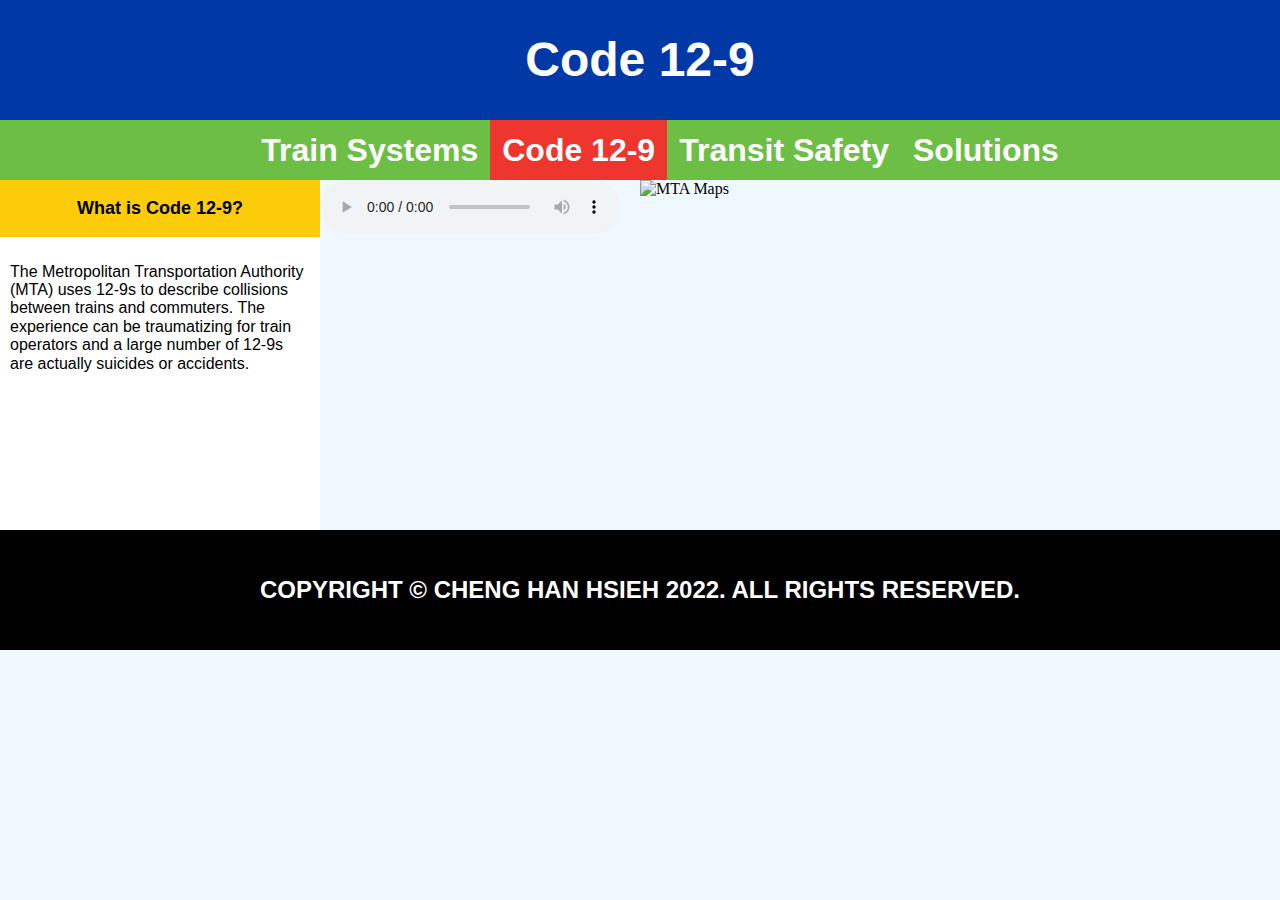
==== code.html @ 99077690 "Add files via upload" ====
<!DOCTYPE html>
<html lang="en">
<head>
    <meta charset="UTF-8">
    <meta http-equiv="X-UA-Compatible" content="IE=edge">
    <meta name="viewport" content="width=device-width, initial-scale=1.0">
    <title>Code 12-9</title>
    <link rel="stylesheet" href="normalize.css" type="text/css">
    <link rel="stylesheet" href="style.css" type="text/css">
</head>
<body>
    <div class="title">
        <h1>Code 12-9</h1>
    </div>
    <nav>
        <ul>
            <li><a href="index.html">Train Systems</a></li>
            <li><a href="code.html" id="active">Code 12-9</a></li>
            <li><a href="safe.html">Transit Safety</a></li>
            <li><a href="solve.html">Solutions</a></li>
        </ul>
    </nav>
    <div>
        <img src="/Users/PigeonGrass841/OneDrive/Desktop/Train_Systems/images/Large_Type_Subway_Map.png" alt="MTA Maps">
    </div>
    <div class="info">
        <div class="heading">
            <p>What is Code 12-9?</p>
        </div>
        <div class="item">
            <p>The Metropolitan Transportation Authority (MTA) uses 12-9s to describe collisions between trains and commuters. 
            The experience can be traumatizing for train operators and a large number of 12-9s are actually suicides or accidents.</p>
        </div>
    </div>
    <div>
        <audio controls autoplay loop>
            <source src="/Users/PigeonGrass841/OneDrive/Desktop/Train_Systems/audio/4-07 Frosty Fruits [In a Snow-Bound Land Returns].mp3" type="audio/mpeg">
        </audio>
    </div>
    <footer>
        <p>COPYRIGHT © CHENG HAN HSIEH 2022. ALL RIGHTS RESERVED.</p>
    </footer>
</body>
</html>
<!--Sources-->
<!--MTA Guides Riding The Subway: https://new.mta.info/guides/riding-the-subway-->
<!--12-9: https://www.newyorker.com/culture/the-new-yorker-documentary/new-yorks-train-operators-face-life-after-a-collision-in-after-the-12-9-->
<!--Subway Safety: https://www.nytimes.com/2022/11/04/nyregion/new-york-subway-safety.html-->
<!--Police Combat Crime: https://www.nytimes.com/2022/10/22/nyregion/nyc-subway-police-combat-crime.html-->
<!--Protective Platform Doors: https://gothamist.com/news/mta-will-pilot-protective-platform-doors-3-subway-stations-->
---- style.css ----
body {
    margin: 0px;
    background-color: aliceblue;
}

nav {
    height: 60px;
    width: 100%;
    background-color: #6cbe45;
    display: flex;
    justify-content: space-evenly;
    color: white;
}

img {
    height: auto;
    width: 50%;
    display: flex;
    align-items: center;
    justify-content: center;
    float: right;
}

.item {
    margin: 10px;
}

ul {
    margin: auto;
    display: flex;
    flex-direction: row;
    list-style-type: none;
}

a {
    padding: 12px;
    text-decoration: none;
    color: white;
    font-size: xx-large;
    font-weight: bold;
    font-family: Arial, Helvetica, sans-serif;
    line-height: 60px;
}

a:hover {
    background-color: #b933ad;
}

#active {
    background-color: #ee352e;
}

.title {
    height: 120px;
    width: auto;
    background-color: #0039A6;
    display: flex;
    align-items: center;
    justify-content: center;
    color: white;
    font-size: x-large;
    font-weight: bold;
    font-family: Arial, Helvetica, sans-serif;
}

.heading {
    height: auto;
    width: 100%;
    background-color: #fccc0a;
    display: flex;
    justify-content: center;
    text-align: center;
    color: black;
    font-size: large;
    font-weight: bold;
    font-family: Arial, Helvetica, sans-serif;
    float: left;
}

footer {
    height: 120px;
    width: 100%;
    background-color: black;
    display: flex;
    align-items: center;
    justify-content: center;
    color: white;
    font-size: x-large;
    font-weight: bold;
    font-family: Arial, Helvetica, sans-serif;
}

.info {
    min-height: 350px;
    width: 25%;
    background-color: white;
    display: flex;
    flex-direction: column;
    align-items: center;
    justify-content: left;
    font-family: Arial, Helvetica, sans-serif;
    float: left;
}

@media screen and (max-width: 480px) {
    nav {
        height: 35px;
    }
    a {
        padding: 12px;
        font-size: xx-small;
        line-height: 25px;
    }
    .title {
        height: 60px;
        font-size: medium;
    }
    .heading {
        height: 30px;
        font-size: x-small;
    }
    footer {
        height: 60px;
        font-size: x-small;
    }
    .info {
        font-size: xx-small;
    }
}

@media screen and (min-width: 481px) and (max-width: 768px) {
    nav {
        height: 50px;
    }
    a {
        padding: 19px;
        font-size: x-small;
        line-height: 30px;
    }
    .heading {
        font-size: small;
    }
    footer {
        font-size: small;
    }
    .info {
        font-size: x-small;
    }
}

@media screen and (min-width: 769px) and (max-width: 992px) {
    a {
        padding: 16px;
        font-size: x-large;
        line-height: 36px;
    }
    .info {
        font-size: small;
    }
    footer {
        font-size: medium;
    }
}

@media screen and (min-width: 992px) and (max-width: 1280px) {
    a {
        padding: 12px;
        font-size: xx-large;
    }
}
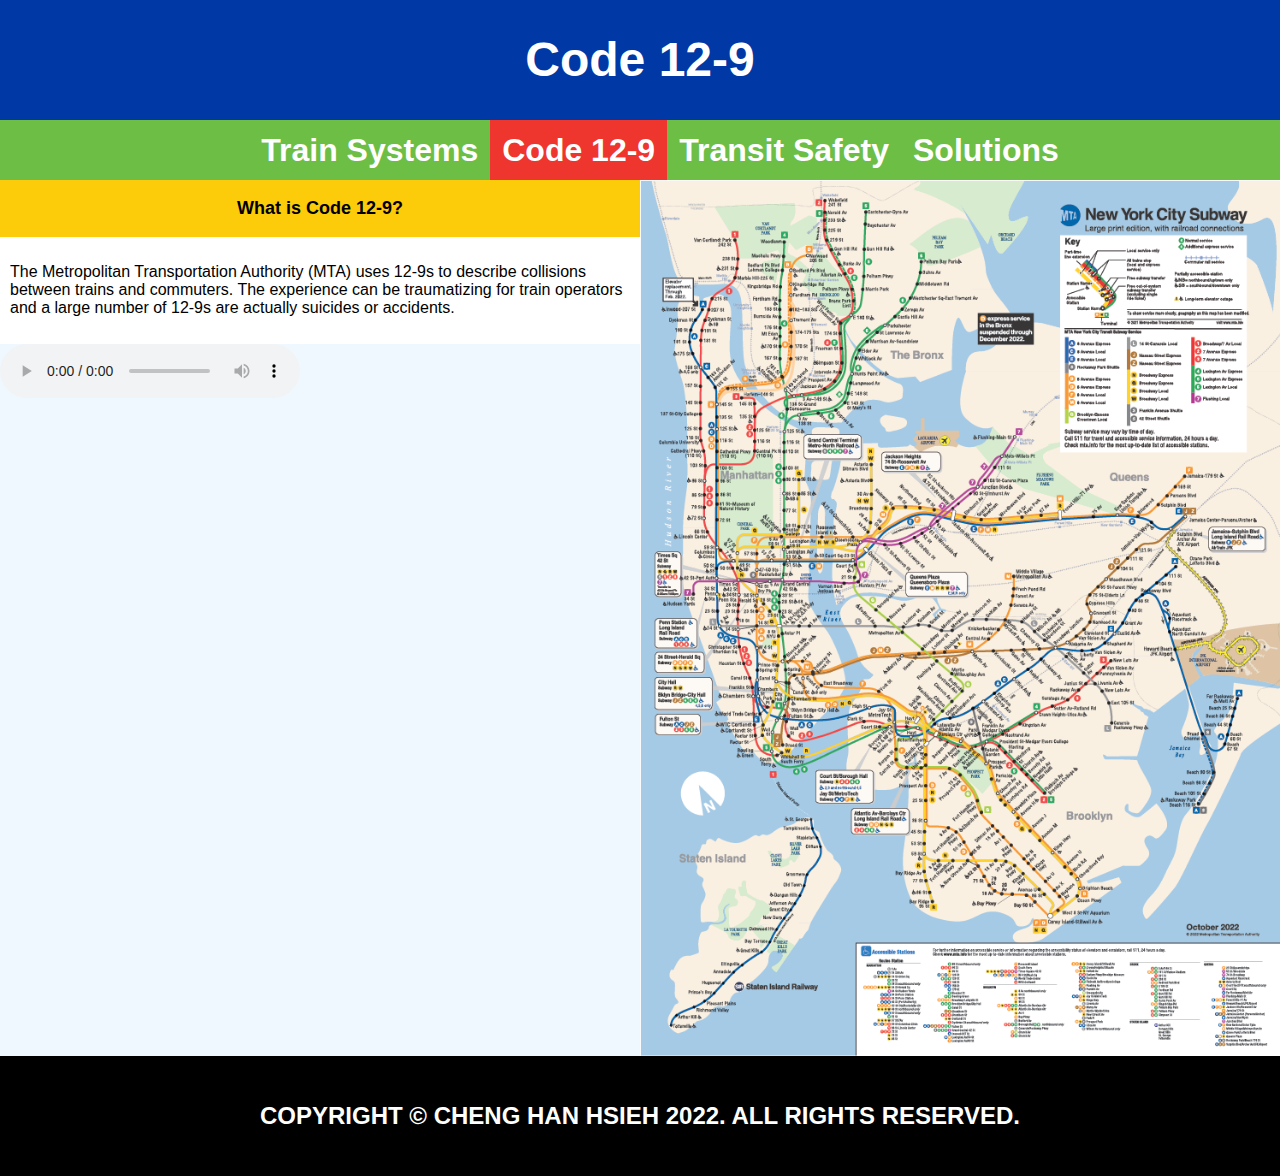
==== commit 2a7cca92: "Add files via upload" ====
--- a/code.html
+++ b/code.html
@@ -9,9 +9,11 @@
     <link rel="stylesheet" href="style.css" type="text/css">
 </head>
 <body>
+    <!--Title-->
     <div class="title">
         <h1>Code 12-9</h1>
     </div>
+    <!--Navigation Bar: Code 12-9-->
     <nav>
         <ul>
             <li><a href="index.html">Train Systems</a></li>
@@ -20,23 +22,29 @@
             <li><a href="solve.html">Solutions</a></li>
         </ul>
     </nav>
+    <!--Image of large type subway map-->
     <div>
-        <img src="/Users/PigeonGrass841/OneDrive/Desktop/Train_Systems/images/Large_Type_Subway_Map.png" alt="MTA Maps">
+        <img src="/images/Large_Type_Subway_Map.png" alt="MTA Maps">
     </div>
+    <!--Information section one-->
     <div class="info">
+        <!--Information section one heading: What is Code 12-9?-->
         <div class="heading">
             <p>What is Code 12-9?</p>
         </div>
+        <!--Information section one content-->
         <div class="item">
             <p>The Metropolitan Transportation Authority (MTA) uses 12-9s to describe collisions between trains and commuters. 
             The experience can be traumatizing for train operators and a large number of 12-9s are actually suicides or accidents.</p>
         </div>
     </div>
+    <!--Music-->
     <div>
         <audio controls autoplay loop>
-            <source src="/Users/PigeonGrass841/OneDrive/Desktop/Train_Systems/audio/4-07 Frosty Fruits [In a Snow-Bound Land Returns].mp3" type="audio/mpeg">
+            <source src="/audio/4-07 Frosty Fruits [In a Snow-Bound Land Returns].mp3" type="audio/mpeg">
         </audio>
     </div>
+    <!--Footer: Copyright-->
     <footer>
         <p>COPYRIGHT © CHENG HAN HSIEH 2022. ALL RIGHTS RESERVED.</p>
     </footer>
--- a/style.css
+++ b/style.css
@@ -13,16 +13,19 @@
 }
 
 img {
-    height: auto;
     width: 50%;
     display: flex;
-    align-items: center;
-    justify-content: center;
     float: right;
+}
+
+#gallery {
+    aspect-ratio: 1;
+    float: top;
 }
 
 .item {
     margin: 10px;
+    object-fit: fill;
 }
 
 ul {
@@ -90,16 +93,25 @@
     font-family: Arial, Helvetica, sans-serif;
 }
 
+.section {
+    width: 50%;
+    display: flex;
+    flex-direction: row;
+    object-fit: fill;
+    float: left;
+}
+
 .info {
-    min-height: 350px;
-    width: 25%;
+    width: 50%;
     background-color: white;
     display: flex;
     flex-direction: column;
-    align-items: center;
-    justify-content: left;
     font-family: Arial, Helvetica, sans-serif;
     float: left;
+}
+
+input {
+    width: 90%;
 }
 
 @media screen and (max-width: 480px) {
@@ -167,4 +179,4 @@
         padding: 12px;
         font-size: xx-large;
     }
-}+}
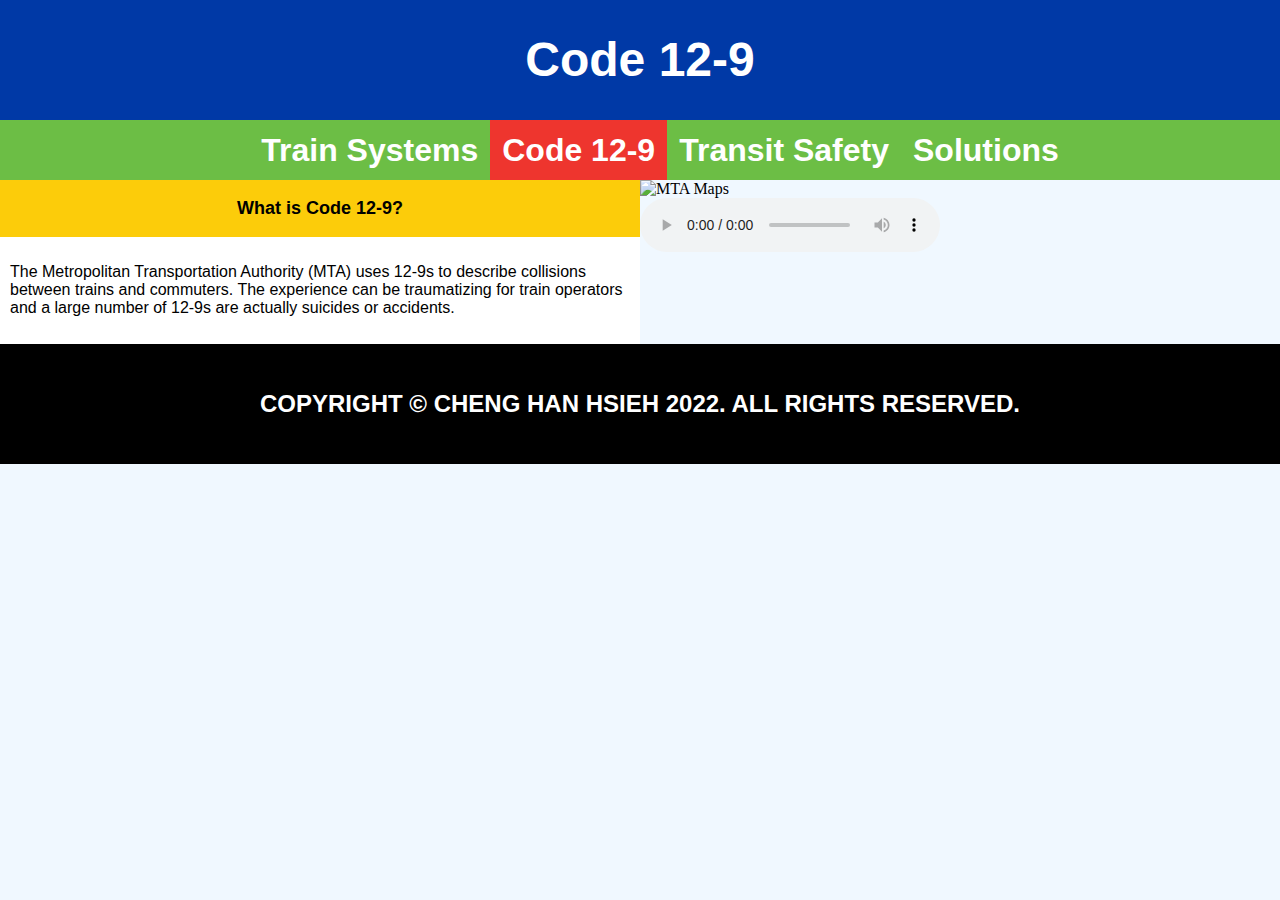
==== commit 440aae69: "Update code.html" ====
--- a/code.html
+++ b/code.html
@@ -24,7 +24,7 @@
     </nav>
     <!--Image of large type subway map-->
     <div>
-        <img src="/images/Large_Type_Subway_Map.png" alt="MTA Maps">
+        <img src="/Train_Systems/images/Large_Type_Subway_Map.png" alt="MTA Maps">
     </div>
     <!--Information section one-->
     <div class="info">
@@ -41,7 +41,7 @@
     <!--Music-->
     <div>
         <audio controls autoplay loop>
-            <source src="/audio/4-07 Frosty Fruits [In a Snow-Bound Land Returns].mp3" type="audio/mpeg">
+            <source src="/Train_Systems/audio/4-07 Frosty Fruits [In a Snow-Bound Land Returns].mp3" type="audio/mpeg">
         </audio>
     </div>
     <!--Footer: Copyright-->
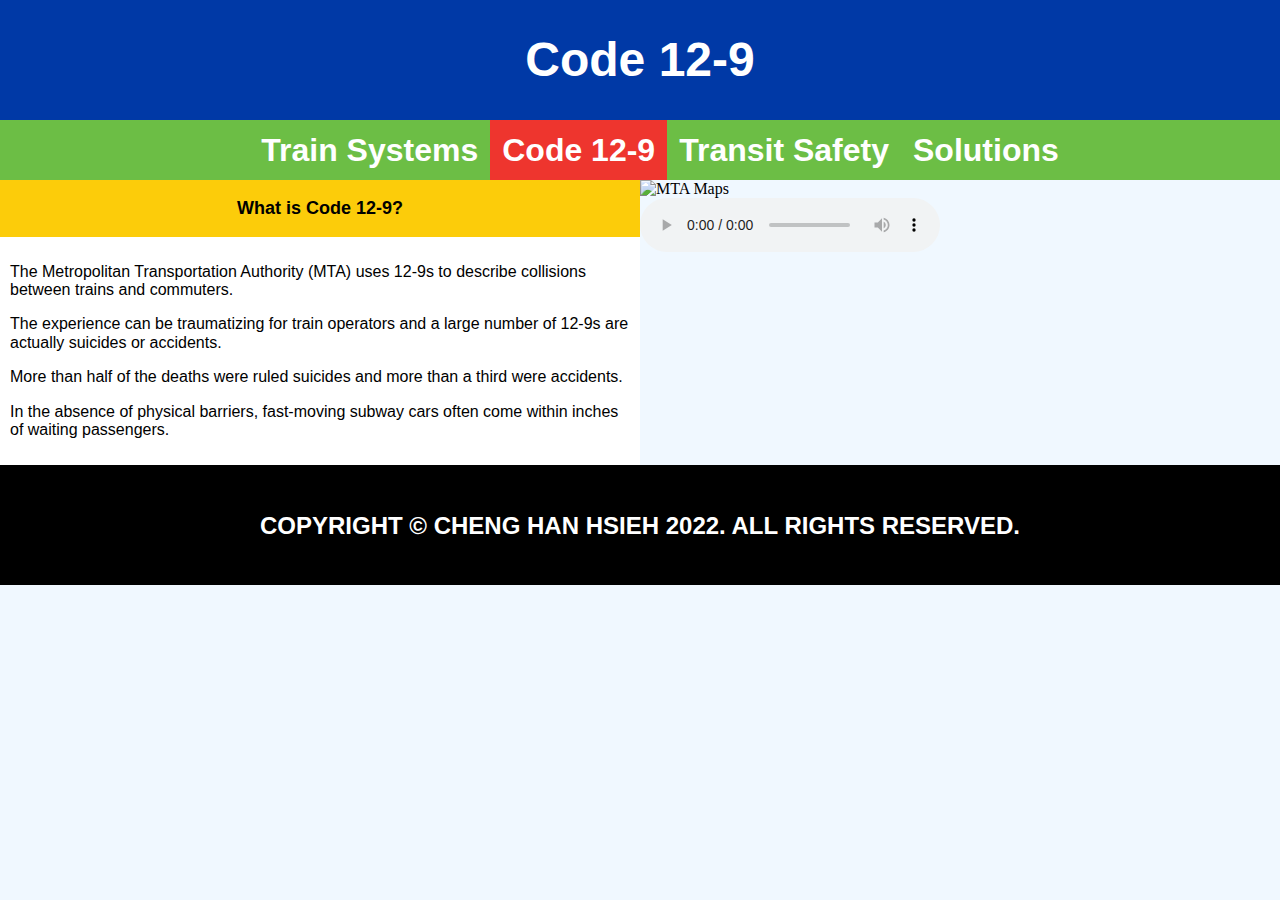
==== commit afe68997: "Add files via upload" ====
--- a/code.html
+++ b/code.html
@@ -34,8 +34,10 @@
         </div>
         <!--Information section one content-->
         <div class="item">
-            <p>The Metropolitan Transportation Authority (MTA) uses 12-9s to describe collisions between trains and commuters. 
-            The experience can be traumatizing for train operators and a large number of 12-9s are actually suicides or accidents.</p>
+            <p>The Metropolitan Transportation Authority (MTA) uses 12-9s to describe collisions between trains and commuters.</p>
+            <p>The experience can be traumatizing for train operators and a large number of 12-9s are actually suicides or accidents.</p>
+            <p>More than half of the deaths were ruled suicides and more than a third were accidents.</p>
+            <p>In the absence of physical barriers, fast-moving subway cars often come within inches of waiting passengers.</p>
         </div>
     </div>
     <!--Music-->
--- a/style.css
+++ b/style.css
@@ -18,9 +18,19 @@
     float: right;
 }
 
-#gallery {
-    aspect-ratio: 1;
-    float: top;
+.gallery {
+    display: grid;
+    width: 100%;
+    grid-template-columns: repeat(2, 1fr);
+    grid-template-rows: repeat(2, 1fr);
+
+}
+
+.gallery img {
+    display: block;
+    width: 100%;
+    height: 100%;
+    object-fit: cover;
 }
 
 .item {
@@ -110,8 +120,15 @@
     float: left;
 }
 
-input {
+button {
     width: 90%;
+}
+
+video {
+    height: auto;
+    width: 100%;
+    aspect-ratio: 16/9;
+    float: left;
 }
 
 @media screen and (max-width: 480px) {
